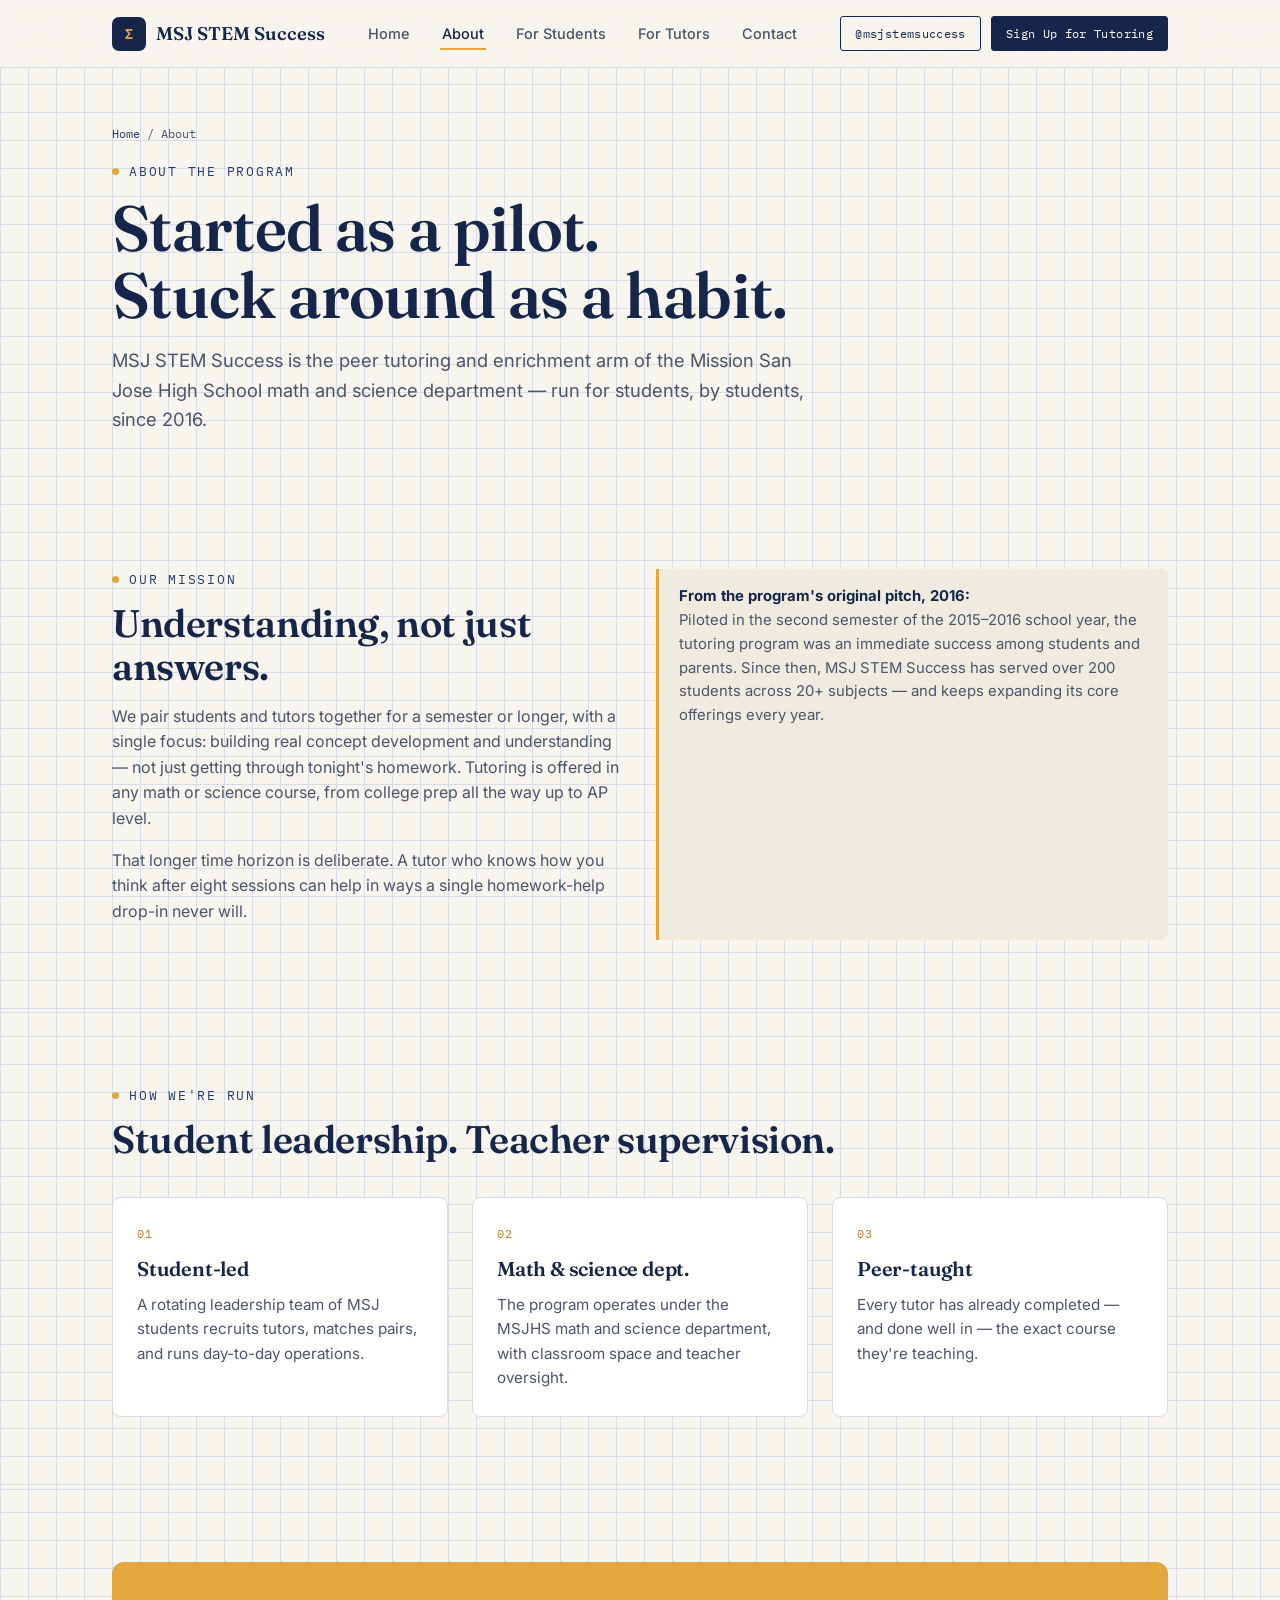
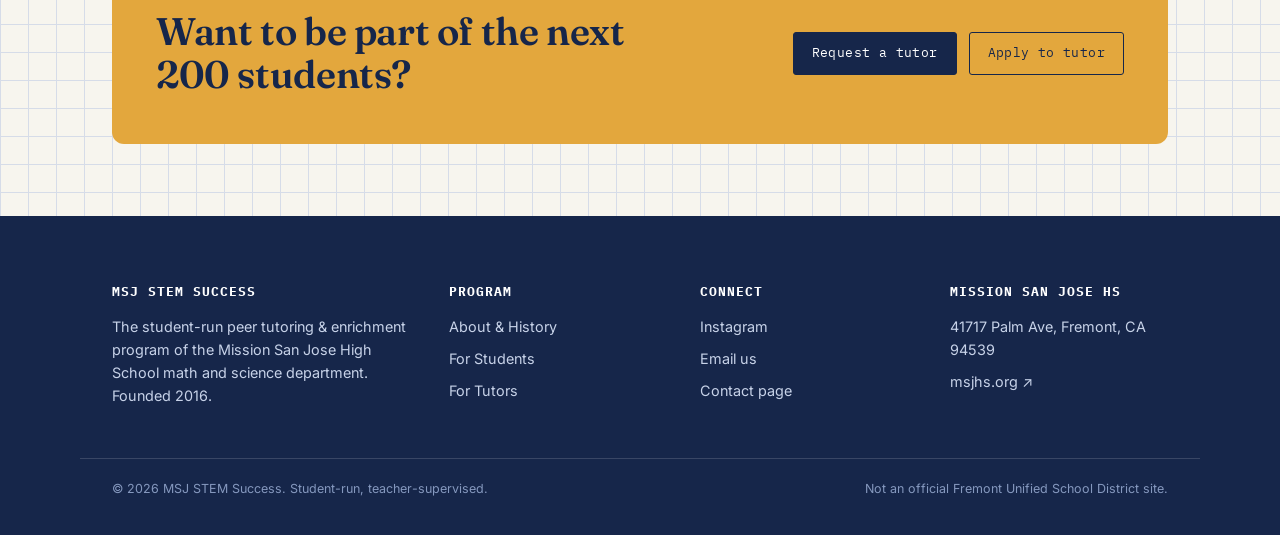
==== about.html @ 8591b5dd "Initial Pushes Included the about, contact and styling" ====
<!DOCTYPE html>
<html lang="en">
<head>
<meta charset="UTF-8">
<meta name="viewport" content="width=device-width, initial-scale=1.0">
<title>About — MSJ STEM Success</title>
<meta name="description" content="The history and mission behind MSJ STEM Success, the peer tutoring program of the Mission San Jose High School math & science department.">
<link rel="stylesheet" href="styles.css">
</head>
<body>

<header class="site-header">
  <nav class="nav">
    <a href="index.html" class="brand">
      <span class="brand-mark">Σ</span>
      MSJ STEM Success
    </a>
    <ul class="nav-links">
      <li><a href="index.html">Home</a></li>
      <li><a href="about.html" class="active">About</a></li>
      <li><a href="students.html">For Students</a></li>
      <li><a href="tutors.html">For Tutors</a></li>
      <li><a href="contact.html">Contact</a></li>
    </ul>
    <div class="nav-cta">
      <a href="https://www.instagram.com/msjstemsuccess" class="btn btn-ghost btn-sm" target="_blank" rel="noopener">@msjstemsuccess</a>
      <a href="students.html#signup" class="btn btn-primary btn-sm">Sign Up for Tutoring</a>
    </div>
  </nav>
</header>

<main>

  <section class="page-hero">
    <div class="wrap">
      <div class="breadcrumb"><a href="index.html">Home</a> / About</div>
      <p class="eyebrow">About the program</p>
      <h1 style="margin-top:14px;">Started as a pilot.<br>Stuck around as a habit.</h1>
      <p class="lede" style="margin-top:18px; max-width:60ch;">
        MSJ STEM Success is the peer tutoring and enrichment arm of the Mission San Jose High School
        math and science department &mdash; run for students, by students, since 2016.
      </p>
    </div>
  </section>

  <section class="section">
    <div class="wrap grid-2">
      <div>
        <p class="eyebrow">Our mission</p>
        <h2 style="margin-top:12px;">Understanding, not just answers.</h2>
        <p style="margin-top:16px;">
          We pair students and tutors together for a semester or longer, with a single focus:
          building real concept development and understanding &mdash; not just getting through
          tonight's homework. Tutoring is offered in any math or science course, from college
          prep all the way up to AP level.
        </p>
        <p>
          That longer time horizon is deliberate. A tutor who knows how you think after eight
          sessions can help in ways a single homework-help drop-in never will.
        </p>
      </div>
      <div class="margin-note">
        <b>From the program's original pitch, 2016:</b><br>
        Piloted in the second semester of the 2015&ndash;2016 school year, the tutoring program
        was an immediate success among students and parents. Since then, MSJ STEM Success has
        served over 200 students across 20+ subjects &mdash; and keeps expanding its core offerings
        every year.
      </div>
    </div>
  </section>

  <section class="section">
    <div class="wrap">
      <p class="eyebrow">How we're run</p>
      <h2 style="margin-top:10px; margin-bottom:36px;">Student leadership. Teacher supervision.</h2>
      <div class="grid-3">
        <div class="card">
          <span class="card-index">01</span>
          <h3>Student-led</h3>
          <p>A rotating leadership team of MSJ students recruits tutors, matches pairs, and runs day-to-day operations.</p>
        </div>
        <div class="card">
          <span class="card-index">02</span>
          <h3>Math &amp; science dept.</h3>
          <p>The program operates under the MSJHS math and science department, with classroom space and teacher oversight.</p>
        </div>
        <div class="card">
          <span class="card-index">03</span>
          <h3>Peer-taught</h3>
          <p>Every tutor has already completed &mdash; and done well in &mdash; the exact course they're teaching.</p>
        </div>
      </div>
    </div>
  </section>

  <section class="section" style="border-bottom:none;">
    <div class="wrap">
      <div class="cta-banner">
        <h2>Want to be part of the next 200 students?</h2>
        <div style="display:flex; gap:12px; flex-wrap:wrap;">
          <a href="students.html#signup" class="btn btn-primary">Request a tutor</a>
          <a href="tutors.html#apply" class="btn btn-ghost" style="border-color:var(--navy);">Apply to tutor</a>
        </div>
      </div>
    </div>
  </section>

</main>

<footer class="site-footer">
  <div class="wrap footer-grid">
    <div>
      <h4>MSJ STEM Success</h4>
      <p style="color:#C7D2E8; max-width:34ch; font-size:.9rem;">
        The student-run peer tutoring &amp; enrichment program of the Mission San Jose High School
        math and science department. Founded 2016.
      </p>
    </div>
    <div>
      <h4>Program</h4>
      <ul>
        <li><a href="about.html">About &amp; History</a></li>
        <li><a href="students.html">For Students</a></li>
        <li><a href="tutors.html">For Tutors</a></li>
      </ul>
    </div>
    <div>
      <h4>Connect</h4>
      <ul>
        <li><a href="https://www.instagram.com/msjstemsuccess" target="_blank" rel="noopener">Instagram</a></li>
        <li><a href="mailto:msjstemsuccess@gmail.com">Email us</a></li>
        <li><a href="contact.html">Contact page</a></li>
      </ul>
    </div>
    <div>
      <h4>Mission San Jose HS</h4>
      <ul>
        <li>41717 Palm Ave, Fremont, CA 94539</li>
        <li><a href="https://fremontunified.org/msjhs" target="_blank" rel="noopener">msjhs.org ↗</a></li>
      </ul>
    </div>
  </div>
  <div class="wrap footer-bottom">
    <span>© 2026 MSJ STEM Success. Student-run, teacher-supervised.</span>
    <span>Not an official Fremont Unified School District site.</span>
  </div>
</footer>

</body>
</html>
---- styles.css ----
/* =========================================================
   MSJ STEM Success — design tokens
   Concept: a lab notebook page rendered in Warriors blue & gold.
   Graph-paper ground, worked-equation signature, subject-code
   labels typeset like margin annotations.
   ========================================================= */

@import url('https://fonts.googleapis.com/css2?family=Fraunces:opsz,wght@9..144,400..700&family=Fraunces:ital,opsz,wght@1,9..144,500&family=IBM+Plex+Mono:wght@400;500;600&family=Inter:wght@400;500;600;700&display=swap');

:root{
  /* palette */
  --paper:      #F7F5EE;
  --paper-dim:  #EFEBE0;
  --grid-line:  #D6DCE8;
  --ink:        #1B2131;
  --ink-soft:   #4B5468;
  --navy:       #16264A;
  --navy-2:     #223A6E;
  --gold:       #E3A73D;
  --gold-deep:  #B9832A;
  --green:      #3D7A5C;
  --red-pin:    #B4472F;

  /* type */
  --f-display: 'Fraunces', serif;
  --f-mono:    'IBM Plex Mono', monospace;
  --f-body:    'Inter', sans-serif;

  --radius: 3px;
}

*{ box-sizing:border-box; }
html{ scroll-behavior:smooth; }
body{
  margin:0;
  background:var(--paper);
  color:var(--ink);
  font-family:var(--f-body);
  font-size:16px;
  line-height:1.6;
  background-image:
    linear-gradient(var(--grid-line) 1px, transparent 1px),
    linear-gradient(90deg, var(--grid-line) 1px, transparent 1px);
  background-size:28px 28px;
  background-attachment:local;
}

img{ max-width:100%; display:block; }
a{ color:inherit; }

.wrap{
  max-width:1120px;
  margin:0 auto;
  padding:0 32px;
}

/* ---------- utility type ---------- */
.eyebrow{
  font-family:var(--f-mono);
  font-size:12.5px;
  letter-spacing:.14em;
  text-transform:uppercase;
  color:var(--navy-2);
  display:flex;
  align-items:center;
  gap:10px;
}
.eyebrow::before{
  content:"";
  width:7px; height:7px;
  background:var(--gold);
  border-radius:50%;
  display:inline-block;
}
.tag{
  font-family:var(--f-mono);
  font-size:12px;
  letter-spacing:.06em;
  padding:3px 9px;
  border:1px solid var(--navy);
  border-radius:20px;
  color:var(--navy);
  background:#fff;
  white-space:nowrap;
}

h1,h2,h3{
  font-family:var(--f-display);
  color:var(--navy);
  margin:0;
  letter-spacing:-.01em;
}
h1{ font-size:clamp(2.4rem,5vw,4rem); font-weight:600; line-height:1.04; }
h2{ font-size:clamp(1.7rem,3vw,2.5rem); font-weight:600; line-height:1.12; }
h3{ font-size:1.25rem; font-weight:600; }
p{ margin:0 0 1em; color:var(--ink-soft); max-width:62ch; }
.lede{ font-size:1.15rem; color:var(--ink-soft); }

.section{ padding:72px 0; border-bottom:1px solid var(--grid-line); }
.section-tight{ padding:48px 0; }

/* ---------- header / nav ---------- */
.site-header{
  position:sticky; top:0; z-index:50;
  background:rgba(247,245,238,.92);
  backdrop-filter:blur(6px);
  border-bottom:1px solid var(--grid-line);
}
.nav{
  display:flex; align-items:center; justify-content:space-between;
  padding:16px 32px;
  max-width:1120px; margin:0 auto;
}
.brand{
  display:flex; align-items:center; gap:10px;
  font-family:var(--f-display); font-weight:600; font-size:1.15rem;
  color:var(--navy); text-decoration:none;
}
.brand-mark{
  width:34px; height:34px; border-radius:7px;
  background:var(--navy);
  display:flex; align-items:center; justify-content:center;
  color:var(--gold); font-family:var(--f-mono); font-weight:600; font-size:14px;
  flex-shrink:0;
}
.nav-links{
  display:flex; align-items:center; gap:28px;
  list-style:none; margin:0; padding:0;
}
.nav-links a{
  text-decoration:none; font-size:14.5px; font-weight:500;
  color:var(--ink-soft);
  padding:6px 2px;
  border-bottom:2px solid transparent;
  transition:color .15s, border-color .15s;
}
.nav-links a:hover, .nav-links a.active{
  color:var(--navy); border-color:var(--gold);
}
.nav-cta{
  display:flex; gap:10px; align-items:center;
}
.btn{
  font-family:var(--f-mono);
  font-size:13px; letter-spacing:.03em;
  padding:10px 18px;
  border-radius:var(--radius);
  text-decoration:none;
  display:inline-flex; align-items:center; gap:8px;
  border:1.5px solid var(--navy);
  transition:transform .15s, box-shadow .15s, background .15s, color .15s;
  cursor:pointer;
}
.btn-primary{
  background:var(--navy); color:#fff;
}
.btn-primary:hover{ background:var(--navy-2); transform:translateY(-1px); }
.btn-ghost{
  background:transparent; color:var(--navy);
}
.btn-ghost:hover{ background:var(--navy); color:#fff; }
.btn-gold{
  background:var(--gold); border-color:var(--gold-deep); color:var(--navy);
  font-weight:600;
}
.btn-gold:hover{ background:var(--gold-deep); transform:translateY(-1px); }
.btn-sm{ padding:7px 14px; font-size:12px; }
.menu-toggle{ display:none; }

/* ---------- hero / equation signature ---------- */
.hero{
  padding:64px 0 40px;
  position:relative;
  overflow:hidden;
}
.hero-grid{
  display:grid;
  grid-template-columns:1.1fr .9fr;
  gap:56px;
  align-items:center;
}
.hero h1 .accent{ color:var(--gold-deep); font-style:italic; font-weight:500; }
.hero-sub{ margin-top:18px; }
.hero-ctas{ display:flex; gap:14px; margin-top:28px; flex-wrap:wrap; }

.equation-card{
  background:#fff;
  border:1.5px solid var(--navy);
  border-radius:8px;
  padding:30px 26px;
  box-shadow:6px 6px 0 var(--gold);
  position:relative;
}
.equation-card .paperclip{
  position:absolute; top:-14px; right:26px;
  width:26px; height:44px;
  border:3px solid var(--ink-soft);
  border-radius:13px 13px 0 0 / 20px 20px 0 0;
  border-bottom:none;
  opacity:.5;
  transform:rotate(8deg);
}
.equation-row{
  display:flex; align-items:baseline; gap:14px; flex-wrap:wrap;
  font-family:var(--f-display);
  font-size:clamp(1.3rem,2.6vw,1.9rem);
  color:var(--navy);
}
.equation-row .op{ color:var(--gold-deep); font-family:var(--f-mono); font-size:1.2rem; }
.equation-note{
  margin-top:18px; padding-top:16px; border-top:1px dashed var(--grid-line);
  font-family:var(--f-mono); font-size:12.5px; color:var(--ink-soft);
  line-height:1.7;
}
.equation-note b{ color:var(--navy); }

/* ---------- stat strip ---------- */
.stat-strip{
  display:grid; grid-template-columns:repeat(4,1fr);
  gap:1px; background:var(--grid-line);
  border:1px solid var(--grid-line);
  margin-top:40px;
}
.stat{
  background:var(--paper); padding:24px 20px; text-align:left;
}
.stat .num{
  font-family:var(--f-display); font-size:2.1rem; color:var(--navy); font-weight:600;
  display:block;
}
.stat .label{
  font-family:var(--f-mono); font-size:11.5px; letter-spacing:.05em;
  color:var(--ink-soft); text-transform:uppercase;
}

/* ---------- subject tag cloud ---------- */
.subject-cloud{
  display:flex; flex-wrap:wrap; gap:10px; margin-top:20px;
}

/* ---------- cards / grid ---------- */
.grid-3{ display:grid; grid-template-columns:repeat(3,1fr); gap:24px; }
.grid-2{ display:grid; grid-template-columns:1fr 1fr; gap:32px; }
.card{
  background:#fff; border:1px solid var(--grid-line);
  border-radius:8px; padding:26px 24px;
  position:relative;
}
.card .card-index{
  font-family:var(--f-mono); font-size:12px; color:var(--gold-deep);
  letter-spacing:.05em; margin-bottom:10px; display:block;
}
.card h3{ margin-bottom:8px; }
.card p{ font-size:.95rem; margin-bottom:0; }

.step-list{ list-style:none; margin:0; padding:0; counter-reset:step; }
.step-list li{
  counter-increment:step;
  display:grid; grid-template-columns:44px 1fr; gap:18px;
  padding:20px 0; border-bottom:1px solid var(--grid-line);
}
.step-list li:last-child{ border-bottom:none; }
.step-list li::before{
  content:counter(step);
  font-family:var(--f-mono); font-weight:600; font-size:15px;
  color:var(--navy);
  width:36px; height:36px; border-radius:50%;
  border:1.5px solid var(--navy);
  display:flex; align-items:center; justify-content:center;
}
.step-list h3{ font-size:1.05rem; margin-bottom:4px; }
.step-list p{ font-size:.93rem; margin:0; }

/* ---------- callout / notebook margin note ---------- */
.margin-note{
  border-left:3px solid var(--gold);
  background:var(--paper-dim);
  padding:16px 20px;
  font-size:.93rem;
  color:var(--ink-soft);
  border-radius:0 6px 6px 0;
}
.margin-note b{ color:var(--navy); }

/* ---------- checklist ---------- */
.checklist{ list-style:none; margin:0; padding:0; }
.checklist li{
  display:flex; gap:12px; padding:10px 0;
  border-bottom:1px solid var(--grid-line);
  font-size:.95rem; color:var(--ink-soft);
}
.checklist li:last-child{ border-bottom:none; }
.checklist li::before{
  content:"✓"; color:var(--green); font-weight:700; flex-shrink:0;
  font-family:var(--f-mono);
}

/* ---------- schedule table (real scheduling data) ---------- */
.schedule{
  width:100%; border-collapse:collapse;
  background:#fff; border:1px solid var(--grid-line);
  font-size:.9rem;
}
.schedule th, .schedule td{
  padding:12px 14px; text-align:left; border-bottom:1px solid var(--grid-line);
}
.schedule th{
  font-family:var(--f-mono); font-size:11.5px; letter-spacing:.05em;
  text-transform:uppercase; color:var(--navy); background:var(--paper-dim);
}
.schedule tr:last-child td{ border-bottom:none; }

/* ---------- Instagram / social block ---------- */
.ig-block{
  background:var(--navy);
  border-radius:12px;
  padding:44px 40px;
  color:#fff;
  display:grid;
  grid-template-columns:1fr 1fr;
  gap:36px;
  align-items:center;
}
.ig-block h2{ color:#fff; }
.ig-block p{ color:#C7D2E8; }
.ig-handle{
  font-family:var(--f-mono); color:var(--gold);
}
.ig-grid{
  display:grid; grid-template-columns:repeat(3,1fr); gap:8px;
}
.ig-tile{
  aspect-ratio:1; border-radius:6px;
  background:linear-gradient(135deg,var(--navy-2),#2E4E90);
  display:flex; align-items:center; justify-content:center;
  color:rgba(255,255,255,.55);
  font-family:var(--f-mono); font-size:11px; text-align:center; padding:8px;
  border:1px solid rgba(255,255,255,.12);
}

/* ---------- CTA banner ---------- */
.cta-banner{
  background:var(--gold);
  border-radius:12px;
  padding:48px 44px;
  display:flex; justify-content:space-between; align-items:center; gap:24px;
  flex-wrap:wrap;
}
.cta-banner h2{ color:var(--navy); max-width:520px; }
.cta-banner .btn-primary{ background:var(--navy); }

/* ---------- footer ---------- */
.site-footer{
  padding:48px 0 36px;
  background:var(--navy);
  color:#C7D2E8;
}
.footer-grid{
  display:grid; grid-template-columns:1.4fr 1fr 1fr 1fr; gap:32px;
}
.site-footer h4{
  font-family:var(--f-mono); color:#fff; font-size:12.5px;
  letter-spacing:.08em; text-transform:uppercase; margin-bottom:14px;
}
.site-footer a{ text-decoration:none; color:#C7D2E8; }
.site-footer a:hover{ color:var(--gold); }
.site-footer ul{ list-style:none; padding:0; margin:0; display:flex; flex-direction:column; gap:9px; font-size:.9rem; }
.footer-bottom{
  margin-top:36px; padding-top:20px; border-top:1px solid rgba(255,255,255,.15);
  display:flex; justify-content:space-between; font-size:12.5px; color:#8598BE;
  flex-wrap:wrap; gap:10px;
}

/* ---------- page header (non-home pages) ---------- */
.page-hero{
  padding:56px 0 44px;
}
.page-hero .eyebrow{ margin-bottom:14px; }
.breadcrumb{
  font-family:var(--f-mono); font-size:12px; color:var(--ink-soft);
  margin-bottom:18px;
}
.breadcrumb a{ color:var(--navy-2); text-decoration:none; }

/* ---------- responsive ---------- */
@media (max-width: 880px){
  .hero-grid, .grid-2, .ig-block{ grid-template-columns:1fr; }
  .grid-3{ grid-template-columns:1fr; }
  .stat-strip{ grid-template-columns:repeat(2,1fr); }
  .footer-grid{ grid-template-columns:1fr 1fr; }
  .nav-links{ display:none; }
  .cta-banner{ flex-direction:column; align-items:flex-start; }
}

@media (prefers-reduced-motion: reduce){
  *{ scroll-behavior:auto !important; transition:none !important; }
}
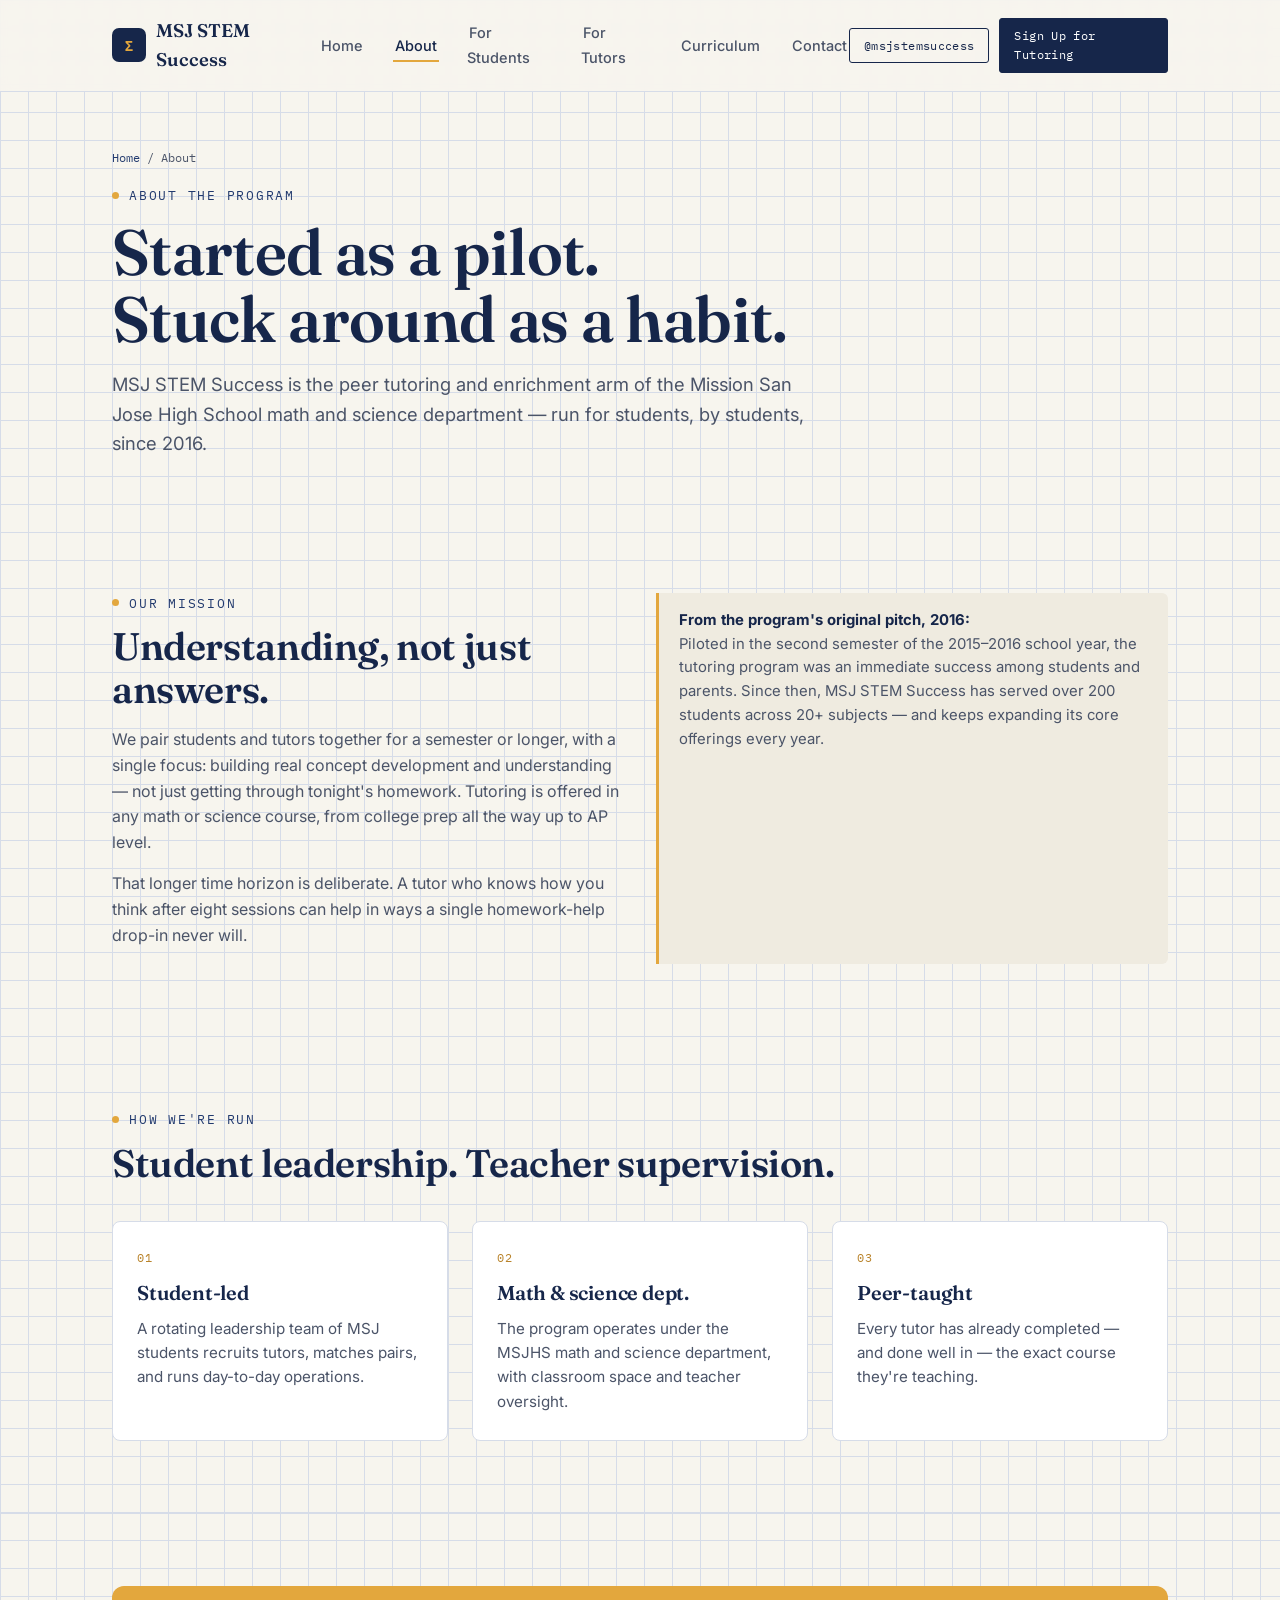
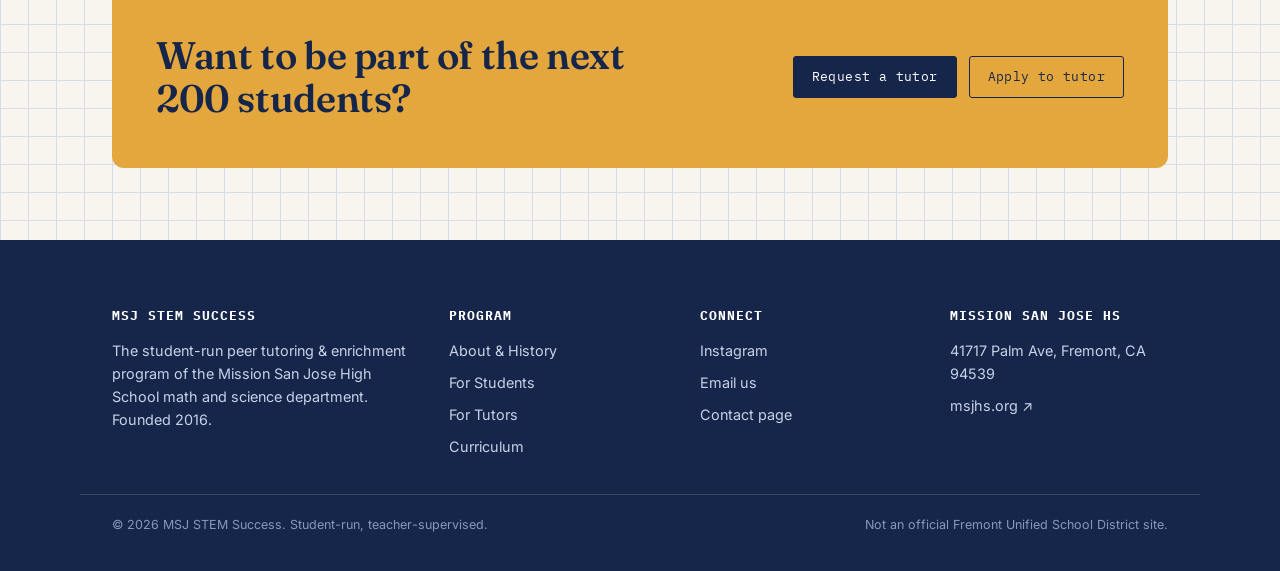
==== commit 790c133d: "Added a curriculum page" ====
--- a/about.html
+++ b/about.html
@@ -20,6 +20,7 @@
       <li><a href="about.html" class="active">About</a></li>
       <li><a href="students.html">For Students</a></li>
       <li><a href="tutors.html">For Tutors</a></li>
+      <li><a href="curriculum.html">Curriculum</a></li>
       <li><a href="contact.html">Contact</a></li>
     </ul>
     <div class="nav-cta">
@@ -122,6 +123,7 @@
         <li><a href="about.html">About &amp; History</a></li>
         <li><a href="students.html">For Students</a></li>
         <li><a href="tutors.html">For Tutors</a></li>
+        <li><a href="curriculum.html">Curriculum</a></li>
       </ul>
     </div>
     <div>
--- a/styles.css
+++ b/styles.css
@@ -371,6 +371,38 @@
   flex-wrap:wrap; gap:10px;
 }
 
+/* ---------- curriculum resource cards ---------- */
+.subject-block{ margin-top:56px; }
+.subject-block:first-child{ margin-top:0; }
+.subject-block-head{
+  display:flex; align-items:baseline; gap:12px; margin-bottom:20px;
+}
+.subject-count{
+  font-family:var(--f-mono); font-size:12px; color:var(--ink-soft);
+}
+.resource-grid{
+  display:grid; grid-template-columns:repeat(2,1fr); gap:16px;
+}
+.resource-card{
+  background:#fff; border:1px solid var(--grid-line);
+  border-radius:8px; padding:18px 20px;
+  display:flex; align-items:flex-start; gap:14px;
+  text-decoration:none;
+  transition:border-color .15s, transform .15s, box-shadow .15s;
+}
+.resource-card:hover{
+  border-color:var(--navy); transform:translateY(-2px);
+  box-shadow:3px 3px 0 var(--gold);
+}
+.resource-icon{
+  font-family:var(--f-mono); font-size:10.5px; letter-spacing:.04em;
+  color:var(--navy); background:var(--paper-dim);
+  border:1px solid var(--grid-line); border-radius:4px;
+  padding:6px 8px; flex-shrink:0;
+}
+.resource-card h3{ font-size:.98rem; margin-bottom:3px; color:var(--navy); }
+.resource-card p{ font-size:.85rem; margin:0; color:var(--ink-soft); max-width:none; }
+
 /* ---------- page header (non-home pages) ---------- */
 .page-hero{
   padding:56px 0 44px;
@@ -390,6 +422,7 @@
   .footer-grid{ grid-template-columns:1fr 1fr; }
   .nav-links{ display:none; }
   .cta-banner{ flex-direction:column; align-items:flex-start; }
+  .resource-grid{ grid-template-columns:1fr; }
 }
 
 @media (prefers-reduced-motion: reduce){
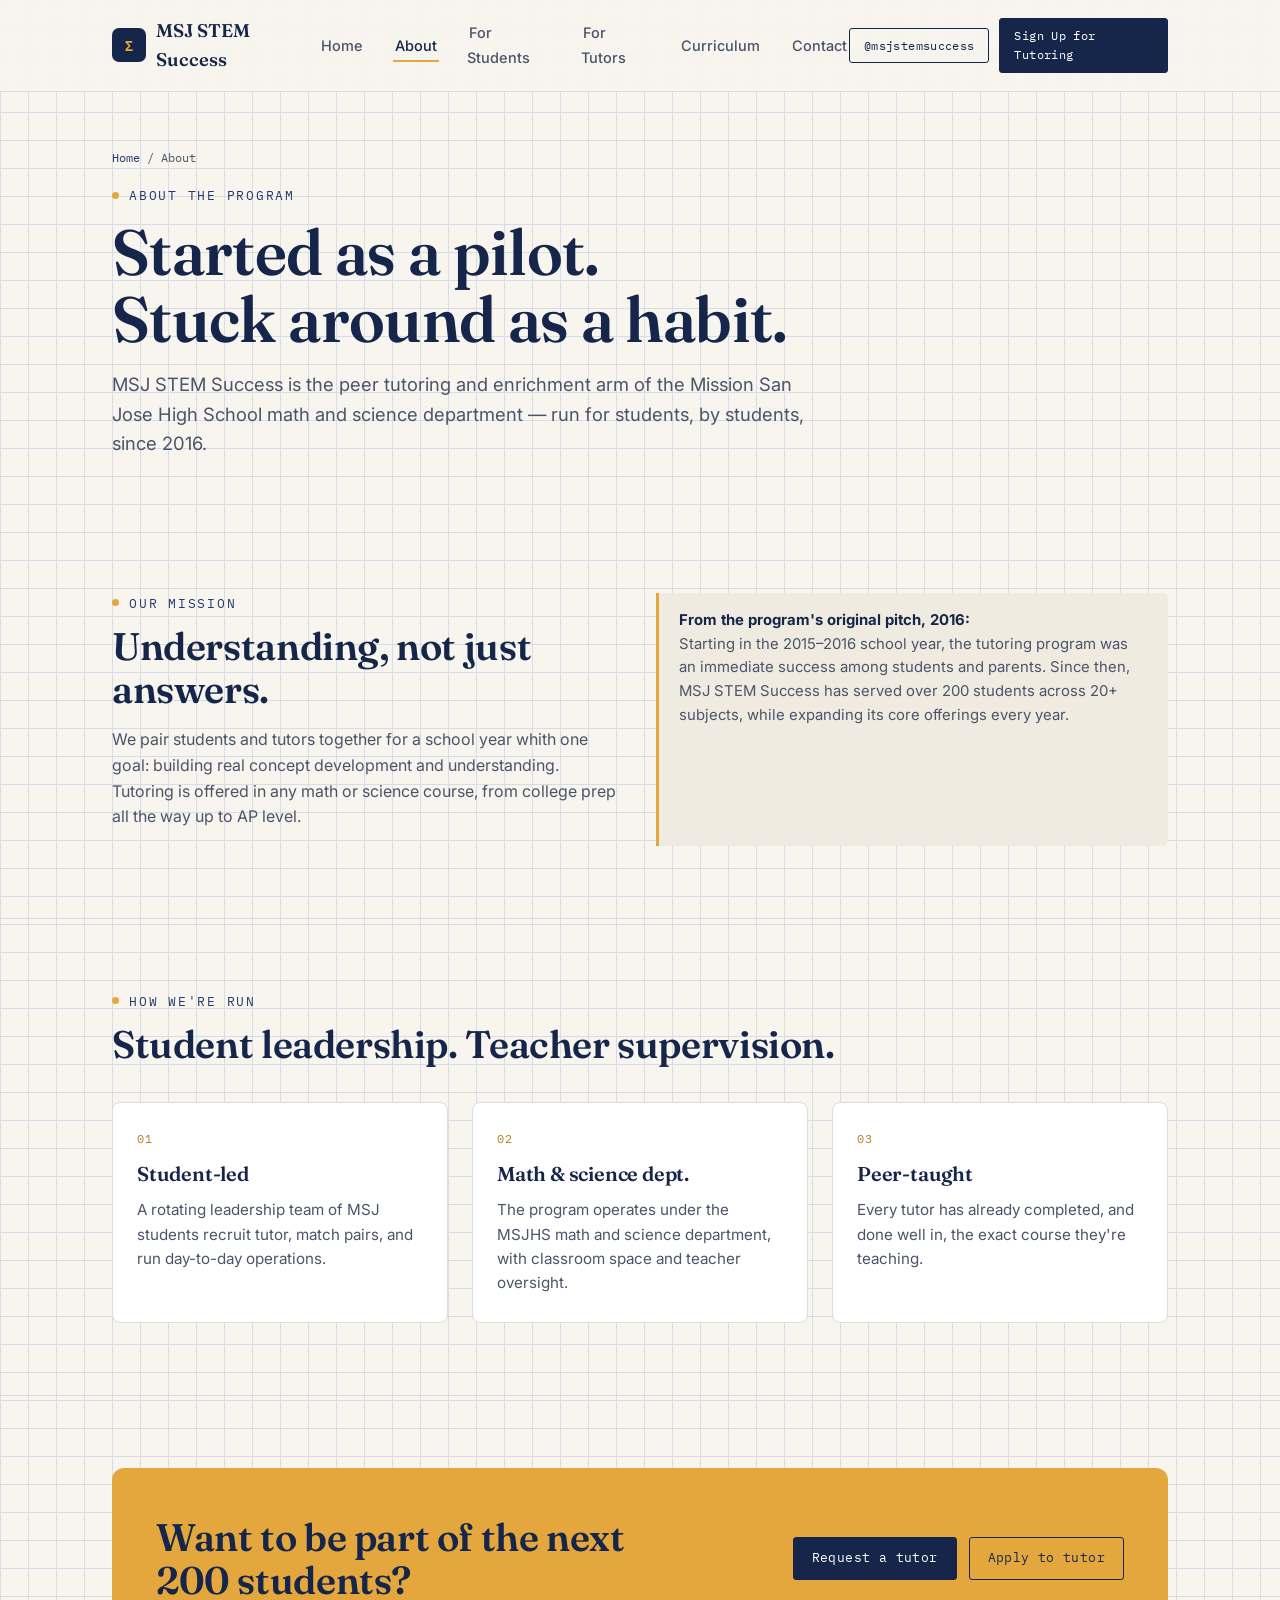
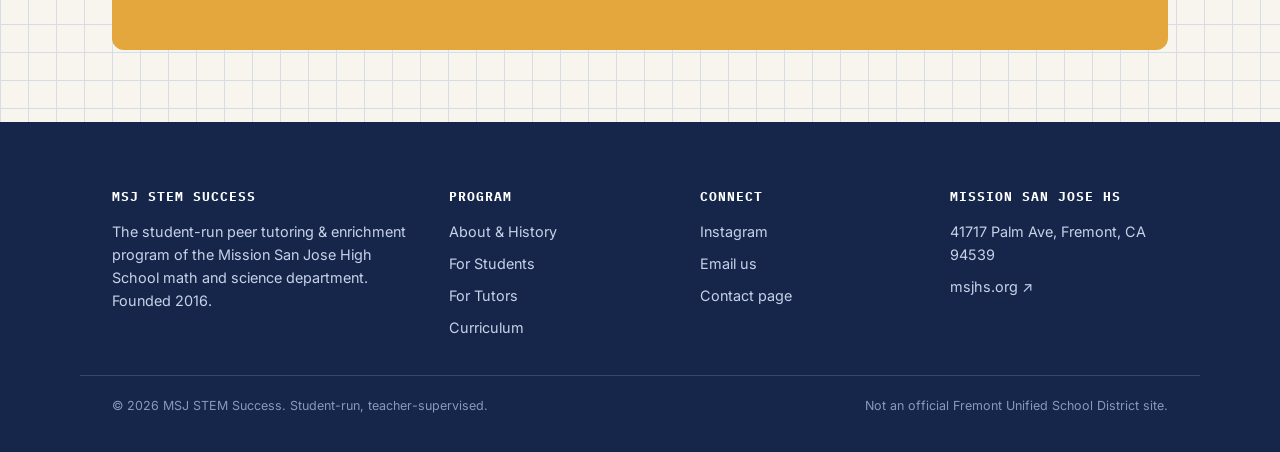
==== commit 2154e5e6: "I just changed some wording" ====
--- a/about.html
+++ b/about.html
@@ -50,21 +50,18 @@
         <p class="eyebrow">Our mission</p>
         <h2 style="margin-top:12px;">Understanding, not just answers.</h2>
         <p style="margin-top:16px;">
-          We pair students and tutors together for a semester or longer, with a single focus:
-          building real concept development and understanding &mdash; not just getting through
-          tonight's homework. Tutoring is offered in any math or science course, from college
+          We pair students and tutors together for a school year whith one goal:
+          building real concept development and understanding. Tutoring is offered in any math or science course, from college
           prep all the way up to AP level.
         </p>
         <p>
-          That longer time horizon is deliberate. A tutor who knows how you think after eight
-          sessions can help in ways a single homework-help drop-in never will.
         </p>
       </div>
       <div class="margin-note">
         <b>From the program's original pitch, 2016:</b><br>
-        Piloted in the second semester of the 2015&ndash;2016 school year, the tutoring program
+        Starting in the 2015&ndash;2016 school year, the tutoring program
         was an immediate success among students and parents. Since then, MSJ STEM Success has
-        served over 200 students across 20+ subjects &mdash; and keeps expanding its core offerings
+        served over 200 students across 20+ subjects, while expanding its core offerings
         every year.
       </div>
     </div>
@@ -78,7 +75,7 @@
         <div class="card">
           <span class="card-index">01</span>
           <h3>Student-led</h3>
-          <p>A rotating leadership team of MSJ students recruits tutors, matches pairs, and runs day-to-day operations.</p>
+          <p>A rotating leadership team of MSJ students recruit tutor, match pairs, and run day-to-day operations.</p>
         </div>
         <div class="card">
           <span class="card-index">02</span>
@@ -88,7 +85,7 @@
         <div class="card">
           <span class="card-index">03</span>
           <h3>Peer-taught</h3>
-          <p>Every tutor has already completed &mdash; and done well in &mdash; the exact course they're teaching.</p>
+          <p>Every tutor has already completed, and done well in, the exact course they're teaching.</p>
         </div>
       </div>
     </div>
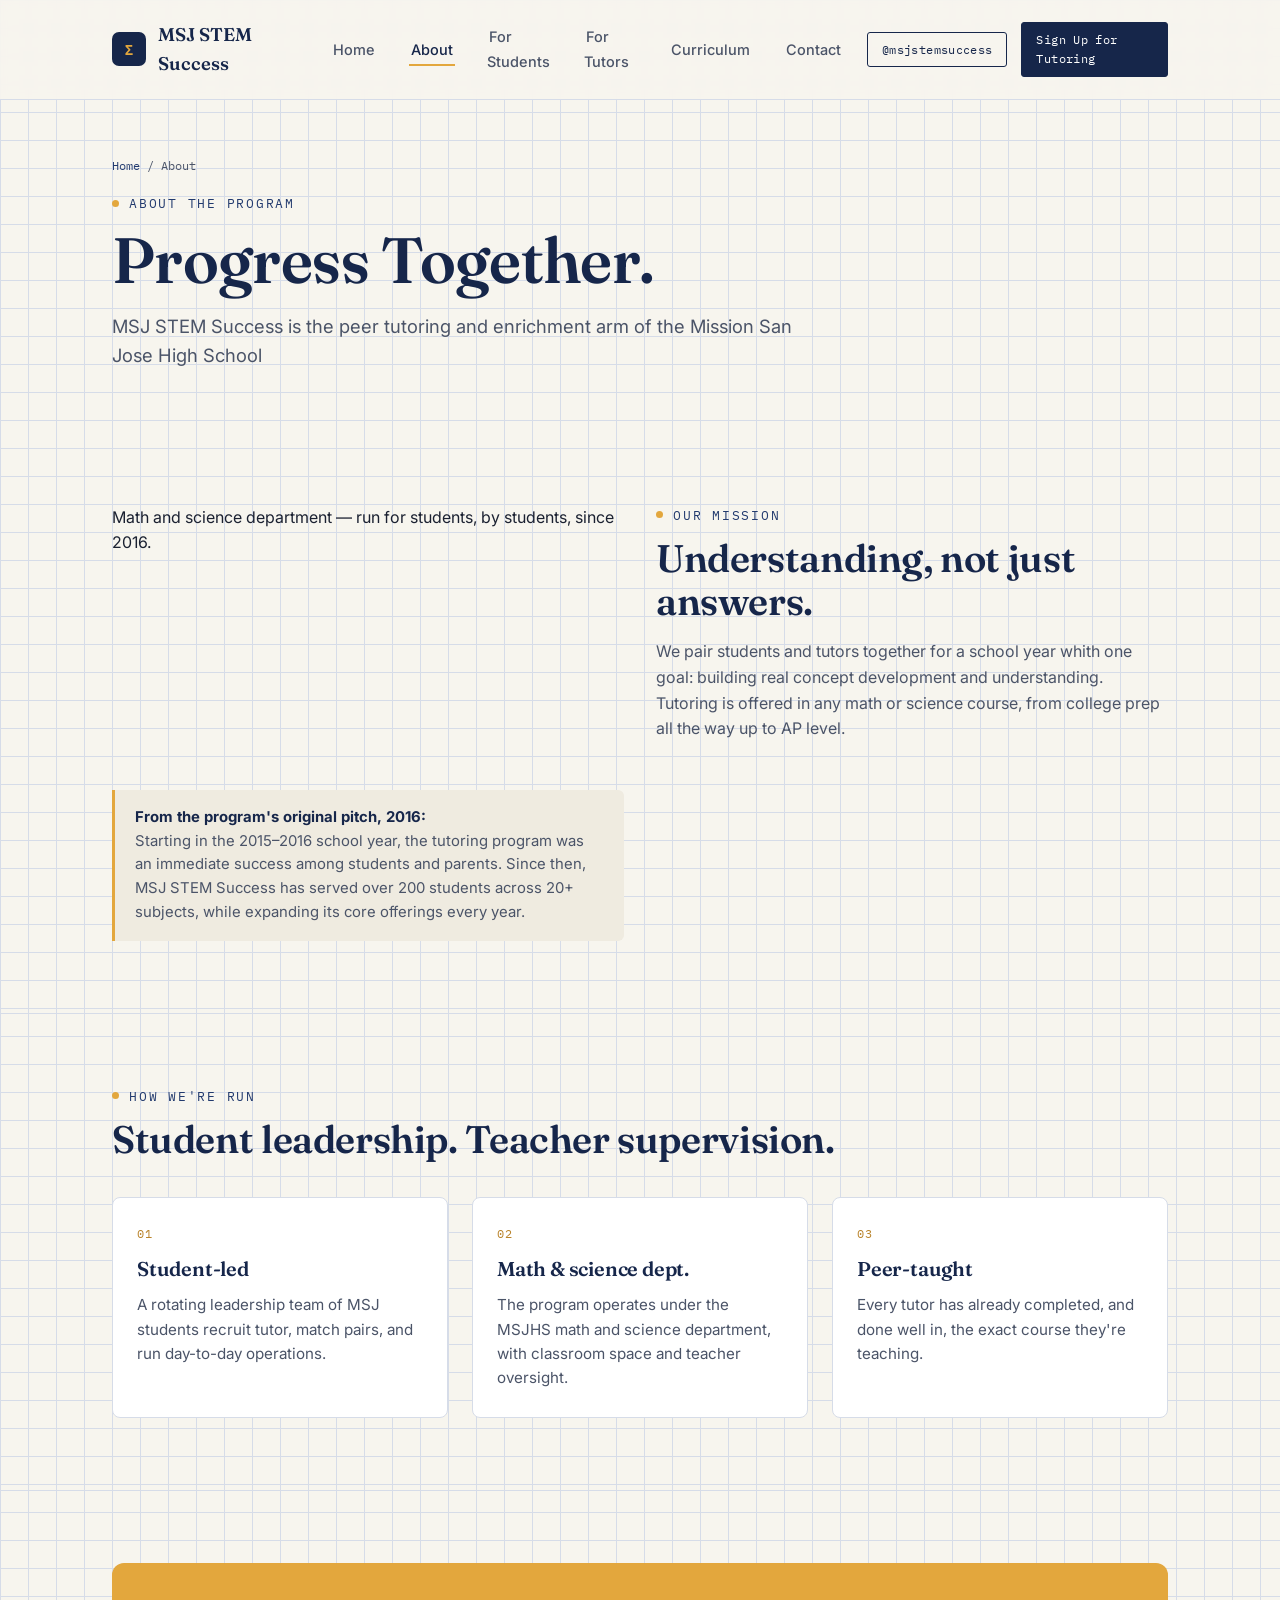
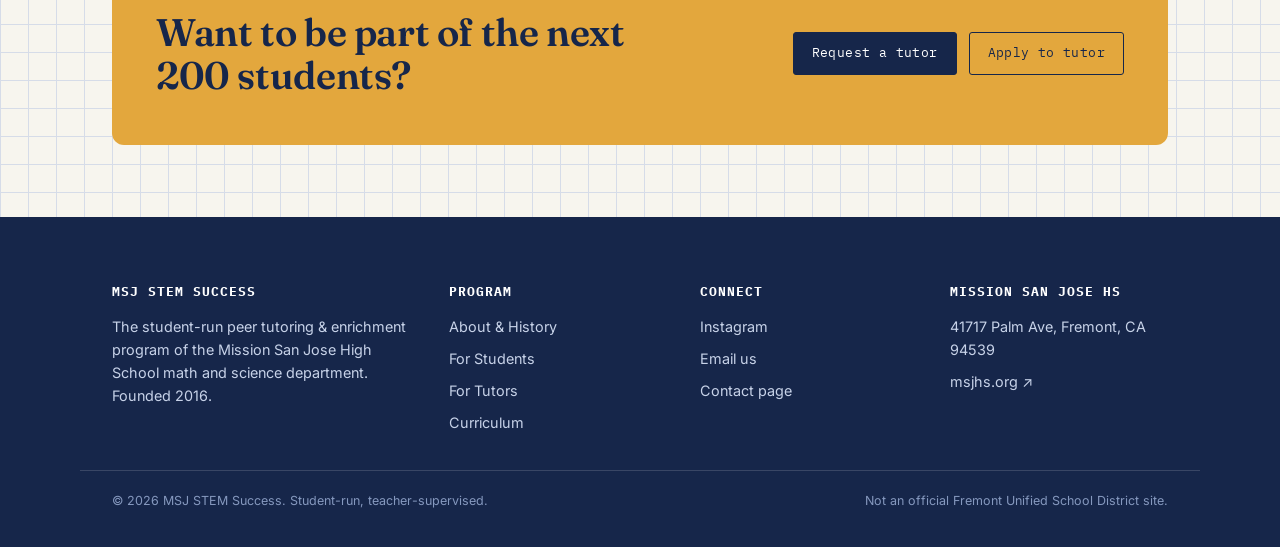
==== commit 2041eb6c: "added some changes in the text" ====
--- a/about.html
+++ b/about.html
@@ -36,16 +36,16 @@
     <div class="wrap">
       <div class="breadcrumb"><a href="index.html">Home</a> / About</div>
       <p class="eyebrow">About the program</p>
-      <h1 style="margin-top:14px;">Started as a pilot.<br>Stuck around as a habit.</h1>
+      <h1 style="margin-top:14px;">Progress Together.</h1>
       <p class="lede" style="margin-top:18px; max-width:60ch;">
         MSJ STEM Success is the peer tutoring and enrichment arm of the Mission San Jose High School
-        math and science department &mdash; run for students, by students, since 2016.
       </p>
     </div>
   </section>
 
   <section class="section">
     <div class="wrap grid-2">
+       Math and science department &mdash; run for students, by students, since 2016.
       <div>
         <p class="eyebrow">Our mission</p>
         <h2 style="margin-top:12px;">Understanding, not just answers.</h2>
--- a/styles.css
+++ b/styles.css
@@ -108,11 +108,12 @@
 }
 .nav{
   display:flex; align-items:center; justify-content:space-between;
-  padding:16px 32px;
+  gap:24px;
+  padding:20px 32px;
   max-width:1120px; margin:0 auto;
 }
 .brand{
-  display:flex; align-items:center; gap:10px;
+  display:flex; align-items:center; gap:12px;
   font-family:var(--f-display); font-weight:600; font-size:1.15rem;
   color:var(--navy); text-decoration:none;
 }
@@ -124,7 +125,7 @@
   flex-shrink:0;
 }
 .nav-links{
-  display:flex; align-items:center; gap:28px;
+  display:flex; align-items:center; gap:32px;
   list-style:none; margin:0; padding:0;
 }
 .nav-links a{
@@ -138,7 +139,7 @@
   color:var(--navy); border-color:var(--gold);
 }
 .nav-cta{
-  display:flex; gap:10px; align-items:center;
+  display:flex; gap:14px; align-items:center;
 }
 .btn{
   font-family:var(--f-mono);
@@ -253,6 +254,23 @@
 .card h3{ margin-bottom:8px; }
 .card p{ font-size:.95rem; margin-bottom:0; }
 
+/* ---------- officer / team cards ---------- */
+.team-grid{
+  display:grid;
+  grid-template-columns:repeat(auto-fill, minmax(170px,1fr));
+  gap:24px;
+}
+.team-card{ text-align:center; }
+.team-photo{
+  width:100%; aspect-ratio:1;
+  object-fit:cover;
+  border-radius:8px;
+  border:1px solid var(--grid-line);
+  background:var(--paper-dim);
+  margin-bottom:14px;
+}
+.team-card h3{ font-size:1.05rem; margin-bottom:8px; }
+
 .step-list{ list-style:none; margin:0; padding:0; counter-reset:step; }
 .step-list li{
   counter-increment:step;
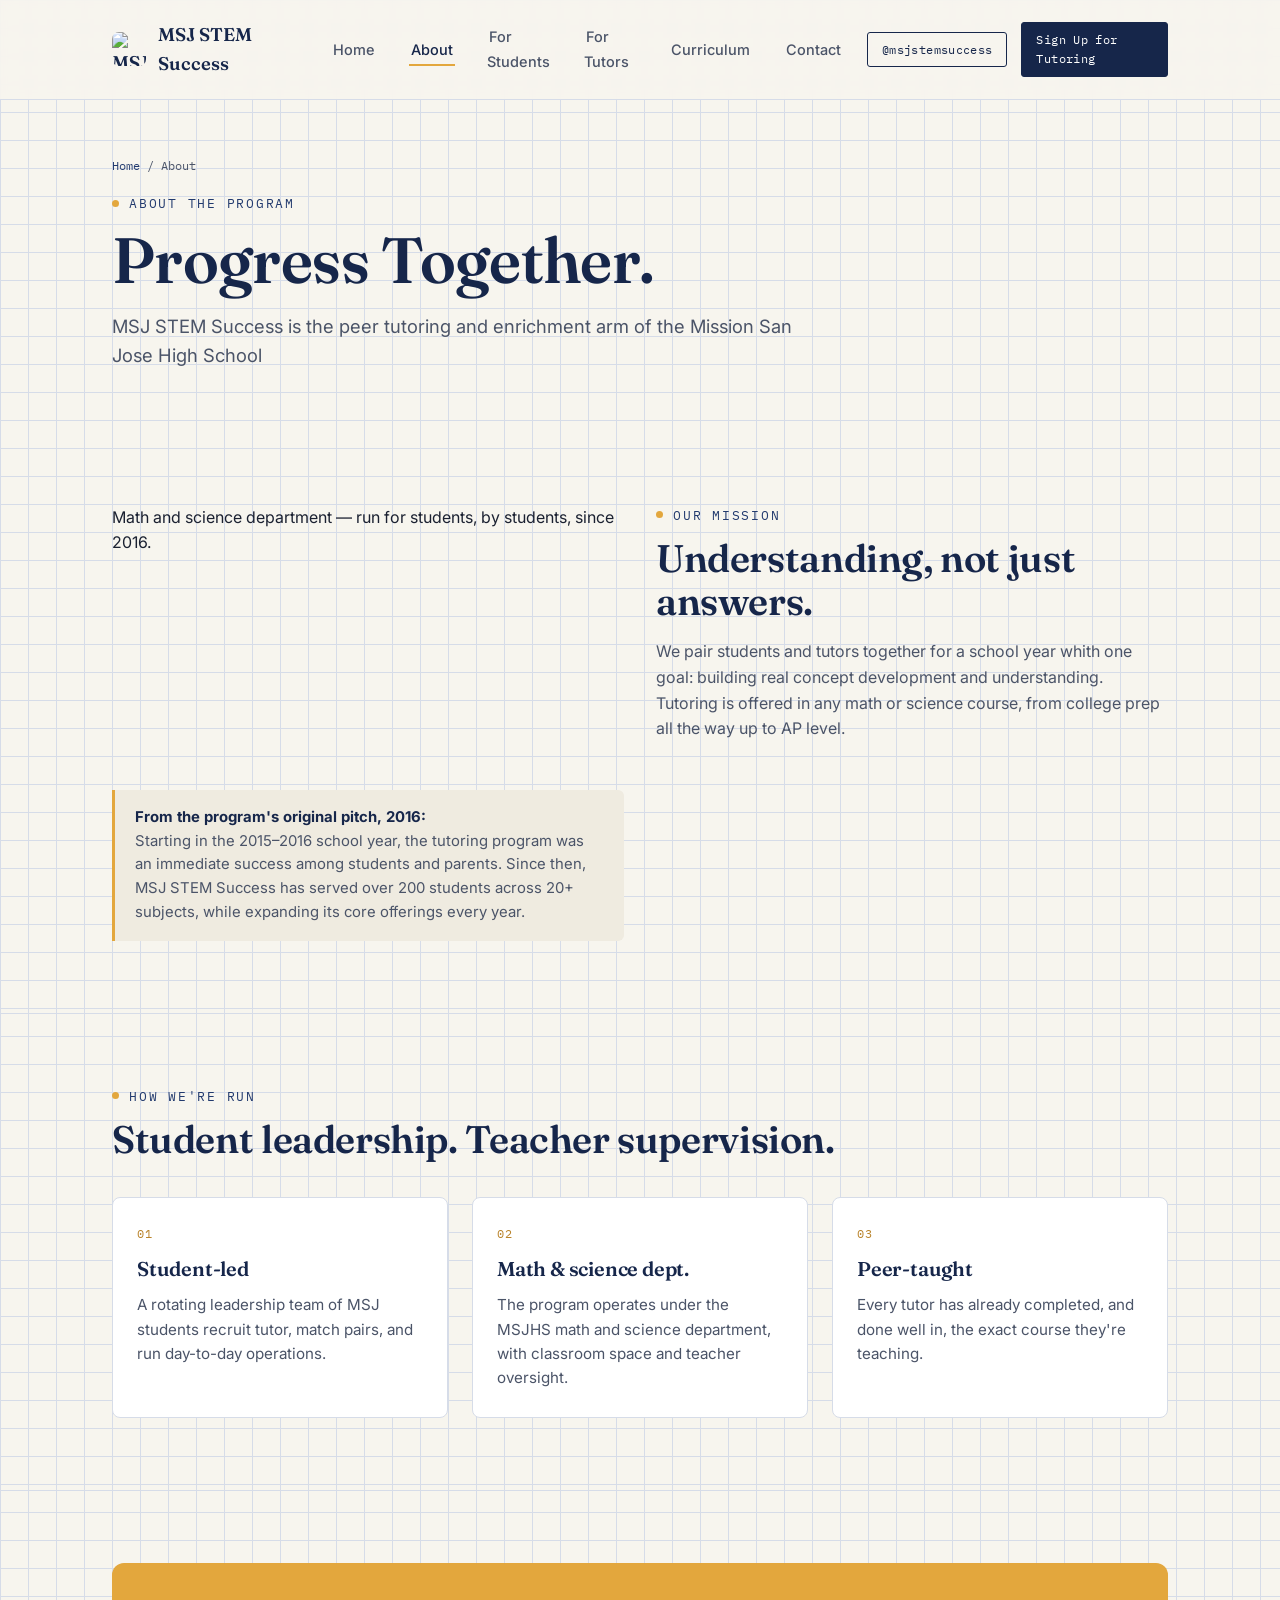
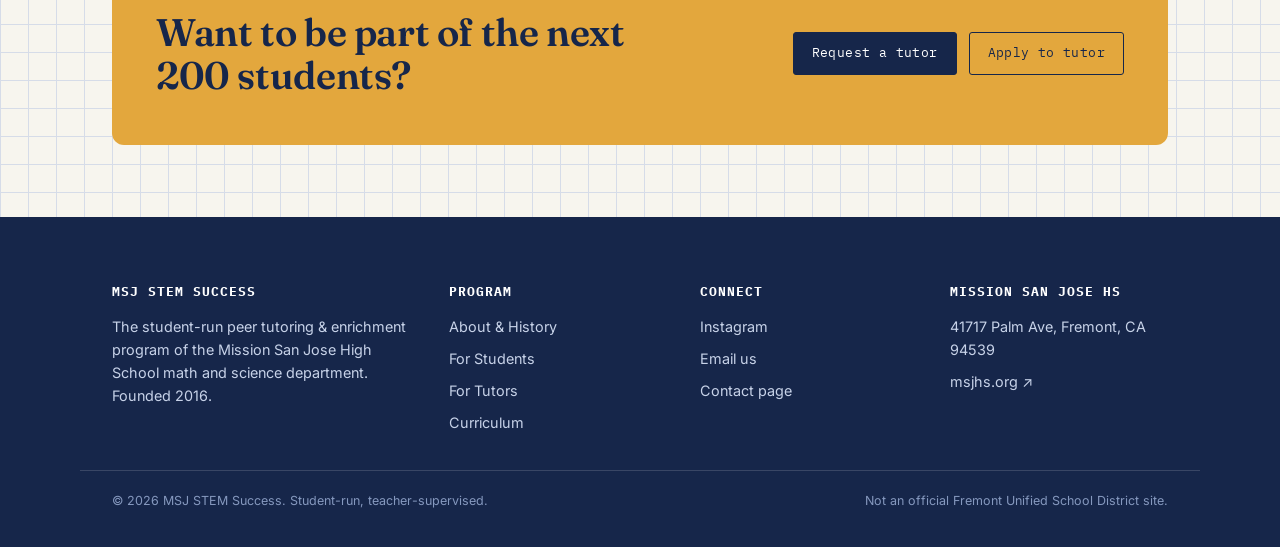
==== commit 07f0dfa1: "changed logo" ====
--- a/about.html
+++ b/about.html
@@ -12,7 +12,7 @@
 <header class="site-header">
   <nav class="nav">
     <a href="index.html" class="brand">
-      <span class="brand-mark">Σ</span>
+      <img src="content/logo.png" alt="MSJ STEM Success logo" class="brand-mark">
       MSJ STEM Success
     </a>
     <ul class="nav-links">
--- a/styles.css
+++ b/styles.css
@@ -95,6 +95,7 @@
 h3{ font-size:1.25rem; font-weight:600; }
 p{ margin:0 0 1em; color:var(--ink-soft); max-width:62ch; }
 .lede{ font-size:1.15rem; color:var(--ink-soft); }
+.text-wide{ max-width:none; }
 
 .section{ padding:72px 0; border-bottom:1px solid var(--grid-line); }
 .section-tight{ padding:48px 0; }
@@ -119,9 +120,7 @@
 }
 .brand-mark{
   width:34px; height:34px; border-radius:7px;
-  background:var(--navy);
-  display:flex; align-items:center; justify-content:center;
-  color:var(--gold); font-family:var(--f-mono); font-weight:600; font-size:14px;
+  object-fit:cover;
   flex-shrink:0;
 }
 .nav-links{
@@ -188,32 +187,30 @@
   background:#fff;
   border:1.5px solid var(--navy);
   border-radius:8px;
-  padding:30px 26px;
   box-shadow:6px 6px 0 var(--gold);
   position:relative;
+  width:100%;
+  max-width:360px;
+  margin:0 auto;
+  aspect-ratio:1;
+  overflow:hidden;
+}
+.equation-card .equation-photo{
+  width:100%; height:100%;
+  object-fit:cover;
+  display:block;
 }
 .equation-card .paperclip{
-  position:absolute; top:-14px; right:26px;
+  position:absolute; top:-14px; left:50%;
   width:26px; height:44px;
+  margin-left:-13px;
   border:3px solid var(--ink-soft);
   border-radius:13px 13px 0 0 / 20px 20px 0 0;
   border-bottom:none;
   opacity:.5;
   transform:rotate(8deg);
-}
-.equation-row{
-  display:flex; align-items:baseline; gap:14px; flex-wrap:wrap;
-  font-family:var(--f-display);
-  font-size:clamp(1.3rem,2.6vw,1.9rem);
-  color:var(--navy);
-}
-.equation-row .op{ color:var(--gold-deep); font-family:var(--f-mono); font-size:1.2rem; }
-.equation-note{
-  margin-top:18px; padding-top:16px; border-top:1px dashed var(--grid-line);
-  font-family:var(--f-mono); font-size:12.5px; color:var(--ink-soft);
-  line-height:1.7;
-}
-.equation-note b{ color:var(--navy); }
+  z-index:2;
+}
 
 /* ---------- stat strip ---------- */
 .stat-strip{
@@ -234,10 +231,38 @@
   color:var(--ink-soft); text-transform:uppercase;
 }
 
-/* ---------- subject tag cloud ---------- */
-.subject-cloud{
-  display:flex; flex-wrap:wrap; gap:10px; margin-top:20px;
-}
+/* ---------- subject columns ---------- */
+.subject-columns{
+  display:flex; flex-wrap:wrap; gap:36px; align-items:flex-start;
+  margin-top:24px;
+}
+.subject-column{ min-width:150px; }
+.subject-column-label{
+  font-family:var(--f-mono); font-size:12px; font-weight:600;
+  letter-spacing:.08em; text-transform:uppercase;
+  color:var(--navy); margin-bottom:12px;
+  padding-bottom:8px; border-bottom:2px solid var(--navy);
+}
+.subject-column-science .subject-column-label{
+  color:var(--green); border-color:var(--green);
+}
+.subject-column-cs .subject-column-label{
+  color:var(--gold-deep); border-color:var(--gold-deep);
+}
+.subject-list{
+  list-style:none; margin:0; padding:0;
+  display:flex; flex-direction:column; gap:8px;
+}
+.subject-list li{
+  font-size:.92rem; color:var(--ink-soft);
+  padding-left:15px; position:relative;
+}
+.subject-list li::before{
+  content:"•"; position:absolute; left:0;
+  color:var(--navy);
+}
+.subject-column-science .subject-list li::before{ color:var(--green); }
+.subject-column-cs .subject-list li::before{ color:var(--gold-deep); }
 
 /* ---------- cards / grid ---------- */
 .grid-3{ display:grid; grid-template-columns:repeat(3,1fr); gap:24px; }
@@ -270,6 +295,10 @@
   margin-bottom:14px;
 }
 .team-card h3{ font-size:1.05rem; margin-bottom:8px; }
+.team-bio{
+  font-size:.85rem; color:var(--ink-soft);
+  margin:10px 0 0; max-width:none;
+}
 
 .step-list{ list-style:none; margin:0; padding:0; counter-reset:step; }
 .step-list li{
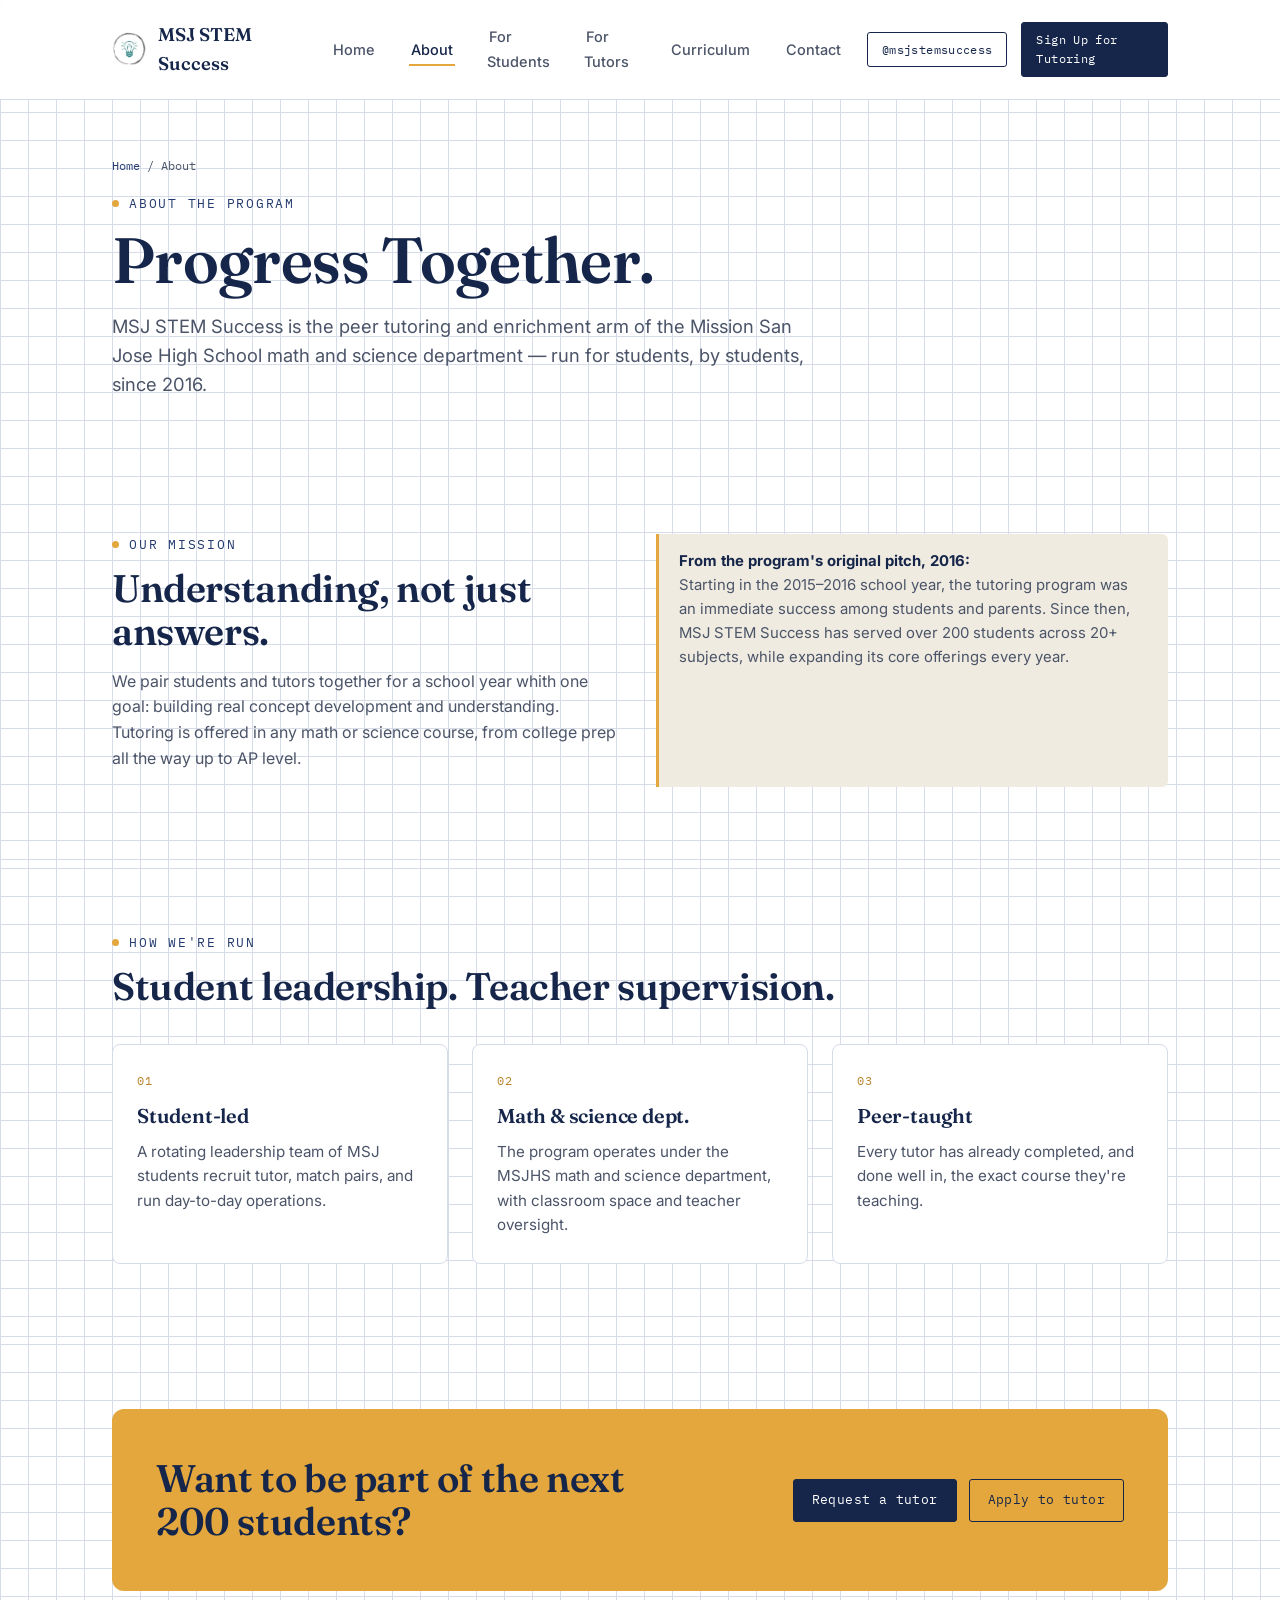
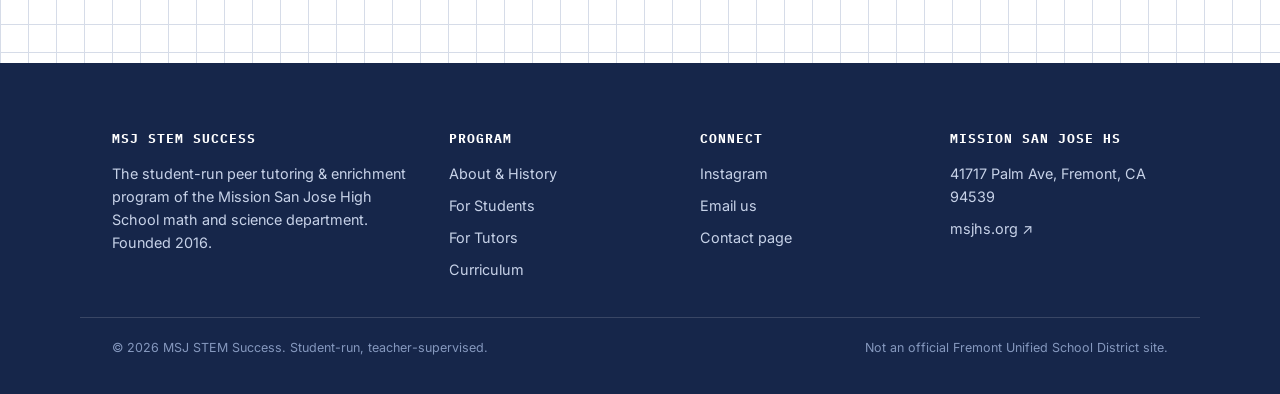
==== commit 7ac318d1: "fixed spacings" ====
--- a/about.html
+++ b/about.html
@@ -6,13 +6,14 @@
 <title>About — MSJ STEM Success</title>
 <meta name="description" content="The history and mission behind MSJ STEM Success, the peer tutoring program of the Mission San Jose High School math & science department.">
 <link rel="stylesheet" href="styles.css">
+<link rel="icon" type="image/jpeg" href="content/logo.jpg">
 </head>
 <body>
 
 <header class="site-header">
   <nav class="nav">
     <a href="index.html" class="brand">
-      <img src="content/logo.png" alt="MSJ STEM Success logo" class="brand-mark">
+      <img src="content/logo.jpg" alt="MSJ STEM Success logo" class="brand-mark">
       MSJ STEM Success
     </a>
     <ul class="nav-links">
@@ -39,22 +40,20 @@
       <h1 style="margin-top:14px;">Progress Together.</h1>
       <p class="lede" style="margin-top:18px; max-width:60ch;">
         MSJ STEM Success is the peer tutoring and enrichment arm of the Mission San Jose High School
+        math and science department &mdash; run for students, by students, since 2016.
       </p>
     </div>
   </section>
 
   <section class="section">
     <div class="wrap grid-2">
-       Math and science department &mdash; run for students, by students, since 2016.
       <div>
         <p class="eyebrow">Our mission</p>
-        <h2 style="margin-top:12px;">Understanding, not just answers.</h2>
+        <h2 style="margin-top:10px;">Understanding, not just answers.</h2>
         <p style="margin-top:16px;">
           We pair students and tutors together for a school year whith one goal:
           building real concept development and understanding. Tutoring is offered in any math or science course, from college
           prep all the way up to AP level.
-        </p>
-        <p>
         </p>
       </div>
       <div class="margin-note">
--- a/styles.css
+++ b/styles.css
@@ -9,7 +9,7 @@
 
 :root{
   /* palette */
-  --paper:      #F7F5EE;
+  --paper:      #FFFFFF;
   --paper-dim:  #EFEBE0;
   --grid-line:  #D6DCE8;
   --ink:        #1B2131;
@@ -103,7 +103,7 @@
 /* ---------- header / nav ---------- */
 .site-header{
   position:sticky; top:0; z-index:50;
-  background:rgba(247,245,238,.92);
+  background:rgba(255,255,255,.92);
   backdrop-filter:blur(6px);
   border-bottom:1px solid var(--grid-line);
 }
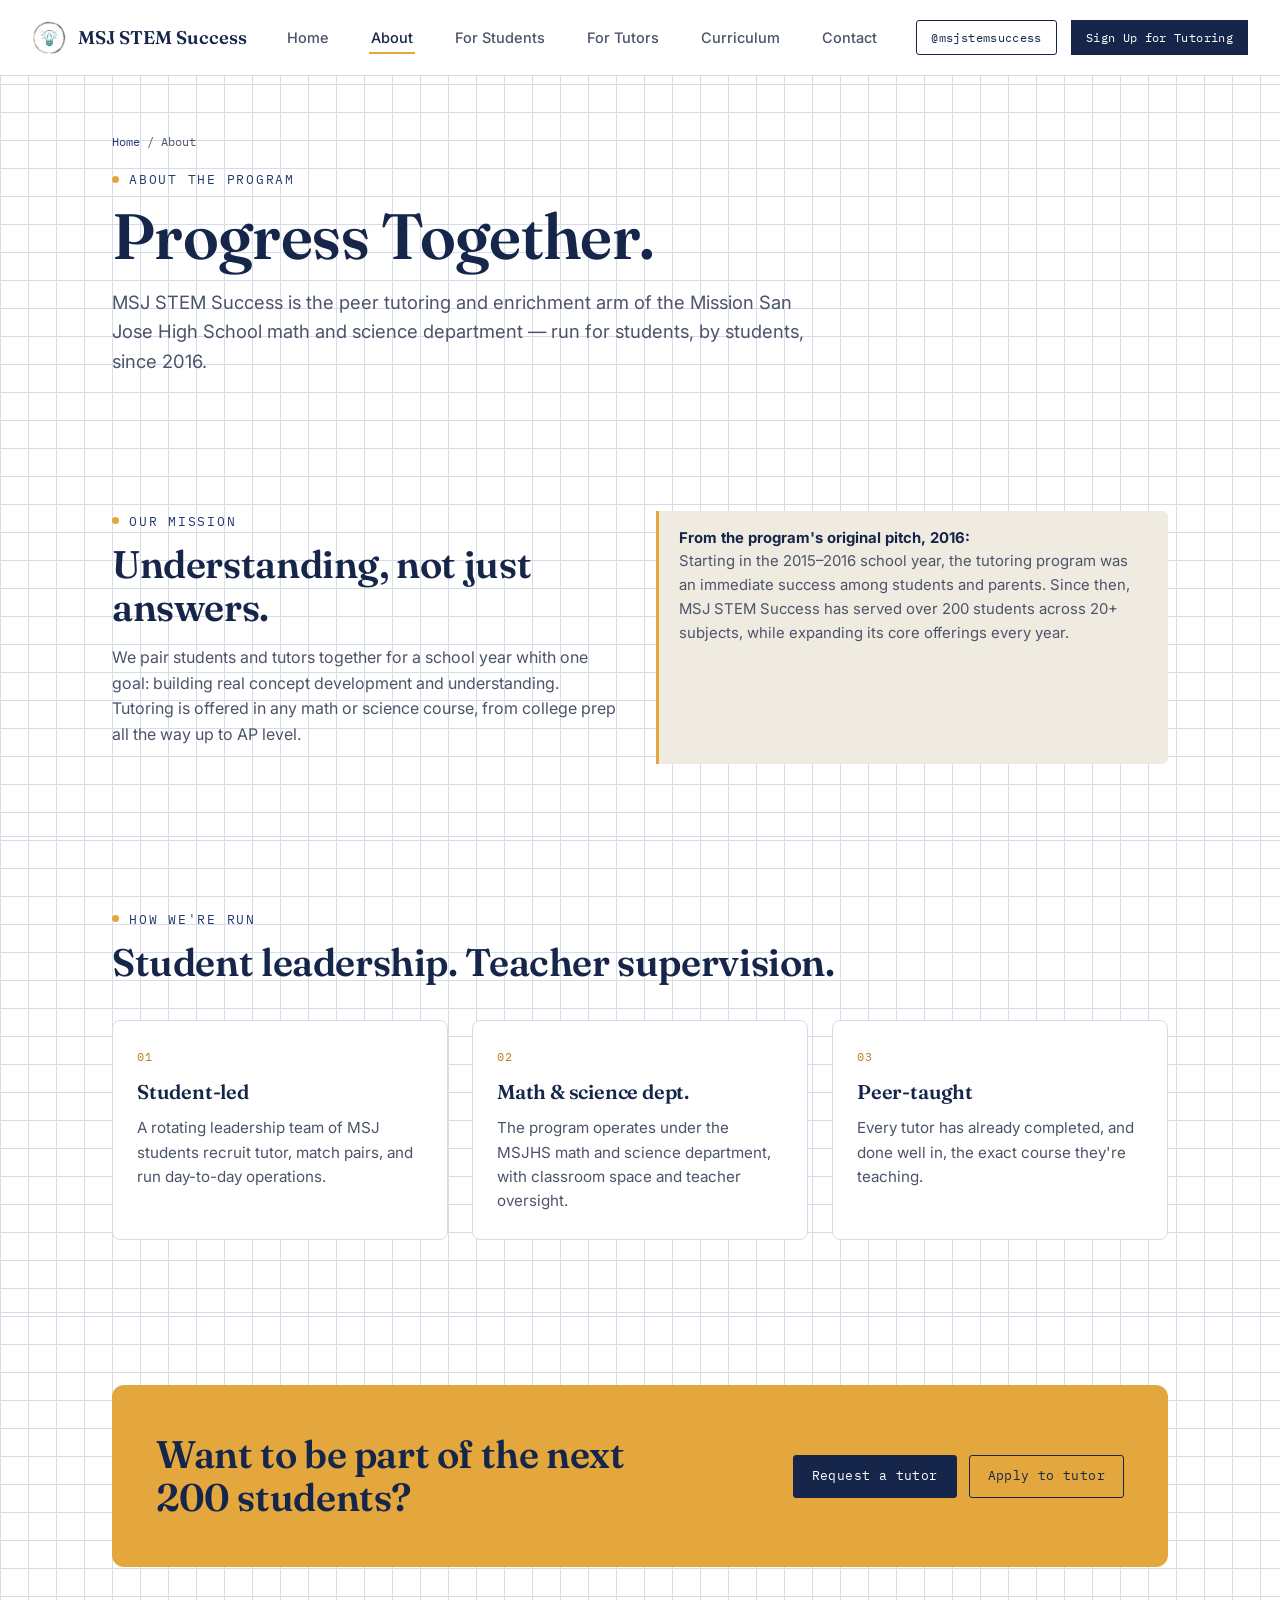
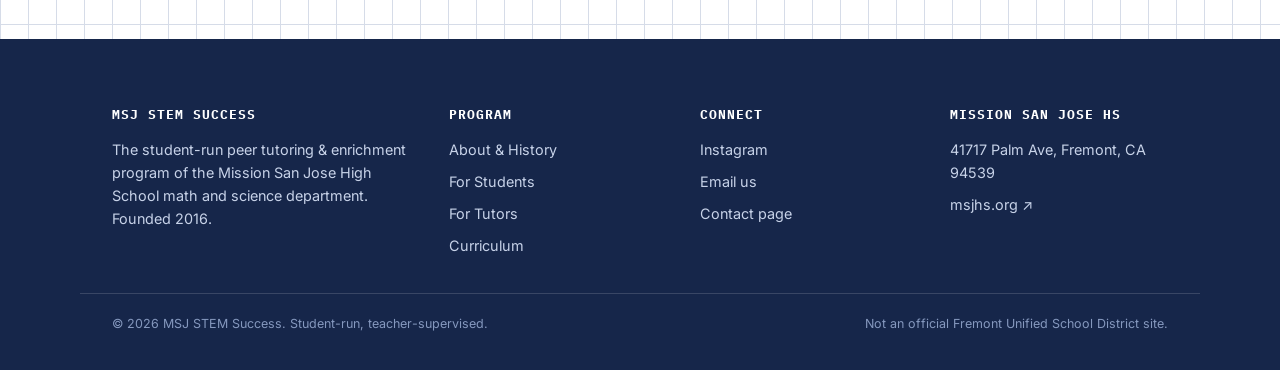
==== commit df4bb63c: "Added sandwich func" ====
--- a/about.html
+++ b/about.html
@@ -16,7 +16,7 @@
       <img src="content/logo.jpg" alt="MSJ STEM Success logo" class="brand-mark">
       MSJ STEM Success
     </a>
-    <ul class="nav-links">
+    <ul class="nav-links" id="nav-links">
       <li><a href="index.html">Home</a></li>
       <li><a href="about.html" class="active">About</a></li>
       <li><a href="students.html">For Students</a></li>
@@ -28,6 +28,9 @@
       <a href="https://www.instagram.com/msjstemsuccess" class="btn btn-ghost btn-sm" target="_blank" rel="noopener">@msjstemsuccess</a>
       <a href="students.html#signup" class="btn btn-primary btn-sm">Sign Up for Tutoring</a>
     </div>
+    <button class="menu-toggle" aria-label="Toggle navigation menu" aria-expanded="false" aria-controls="nav-links">
+      <span></span><span></span><span></span>
+    </button>
   </nav>
 </header>
 
@@ -144,5 +147,6 @@
   </div>
 </footer>
 
+<script src="script.js" defer></script>
 </body>
 </html>
--- a/styles.css
+++ b/styles.css
@@ -111,7 +111,7 @@
   display:flex; align-items:center; justify-content:space-between;
   gap:24px;
   padding:20px 32px;
-  max-width:1120px; margin:0 auto;
+  max-width:1400px; margin:0 auto;
 }
 .brand{
   display:flex; align-items:center; gap:12px;
@@ -124,14 +124,16 @@
   flex-shrink:0;
 }
 .nav-links{
-  display:flex; align-items:center; gap:32px;
+  display:flex; align-items:center; gap:38px;
   list-style:none; margin:0; padding:0;
 }
+.nav-links li{ flex-shrink:0; }
 .nav-links a{
   text-decoration:none; font-size:14.5px; font-weight:500;
   color:var(--ink-soft);
   padding:6px 2px;
   border-bottom:2px solid transparent;
+  white-space:nowrap;
   transition:color .15s, border-color .15s;
 }
 .nav-links a:hover, .nav-links a.active{
@@ -139,13 +141,16 @@
 }
 .nav-cta{
   display:flex; gap:14px; align-items:center;
-}
+  flex-shrink:0;
+}
+.nav-cta .btn-primary{ border-radius:0; }
 .btn{
   font-family:var(--f-mono);
   font-size:13px; letter-spacing:.03em;
   padding:10px 18px;
   border-radius:var(--radius);
   text-decoration:none;
+  white-space:nowrap;
   display:inline-flex; align-items:center; gap:8px;
   border:1.5px solid var(--navy);
   transition:transform .15s, box-shadow .15s, background .15s, color .15s;
@@ -165,7 +170,19 @@
 }
 .btn-gold:hover{ background:var(--gold-deep); transform:translateY(-1px); }
 .btn-sm{ padding:7px 14px; font-size:12px; }
-.menu-toggle{ display:none; }
+.menu-toggle{
+  display:none;
+  flex-direction:column; justify-content:center; gap:5px;
+  width:34px; height:34px; flex-shrink:0;
+  background:none; border:none; padding:0; cursor:pointer;
+}
+.menu-toggle span{
+  display:block; width:100%; height:2px; background:var(--navy);
+  transition:transform .2s, opacity .2s;
+}
+.menu-toggle.open span:nth-child(1){ transform:translateY(7px) rotate(45deg); }
+.menu-toggle.open span:nth-child(2){ opacity:0; }
+.menu-toggle.open span:nth-child(3){ transform:translateY(-7px) rotate(-45deg); }
 
 /* ---------- hero / equation signature ---------- */
 .hero{
@@ -468,6 +485,17 @@
   .stat-strip{ grid-template-columns:repeat(2,1fr); }
   .footer-grid{ grid-template-columns:1fr 1fr; }
   .nav-links{ display:none; }
+  .nav-links.open{
+    display:flex; flex-direction:column; align-items:stretch; gap:0;
+    position:absolute; top:100%; left:0; right:0;
+    background:var(--paper);
+    border-bottom:1px solid var(--grid-line);
+    padding:8px 32px 20px;
+    box-shadow:0 12px 20px rgba(0,0,0,.08);
+  }
+  .nav-links.open li{ width:100%; }
+  .nav-links.open a{ display:block; padding:14px 0; border-bottom:1px solid var(--grid-line); }
+  .menu-toggle{ display:flex; }
   .cta-banner{ flex-direction:column; align-items:flex-start; }
   .resource-grid{ grid-template-columns:1fr; }
 }
